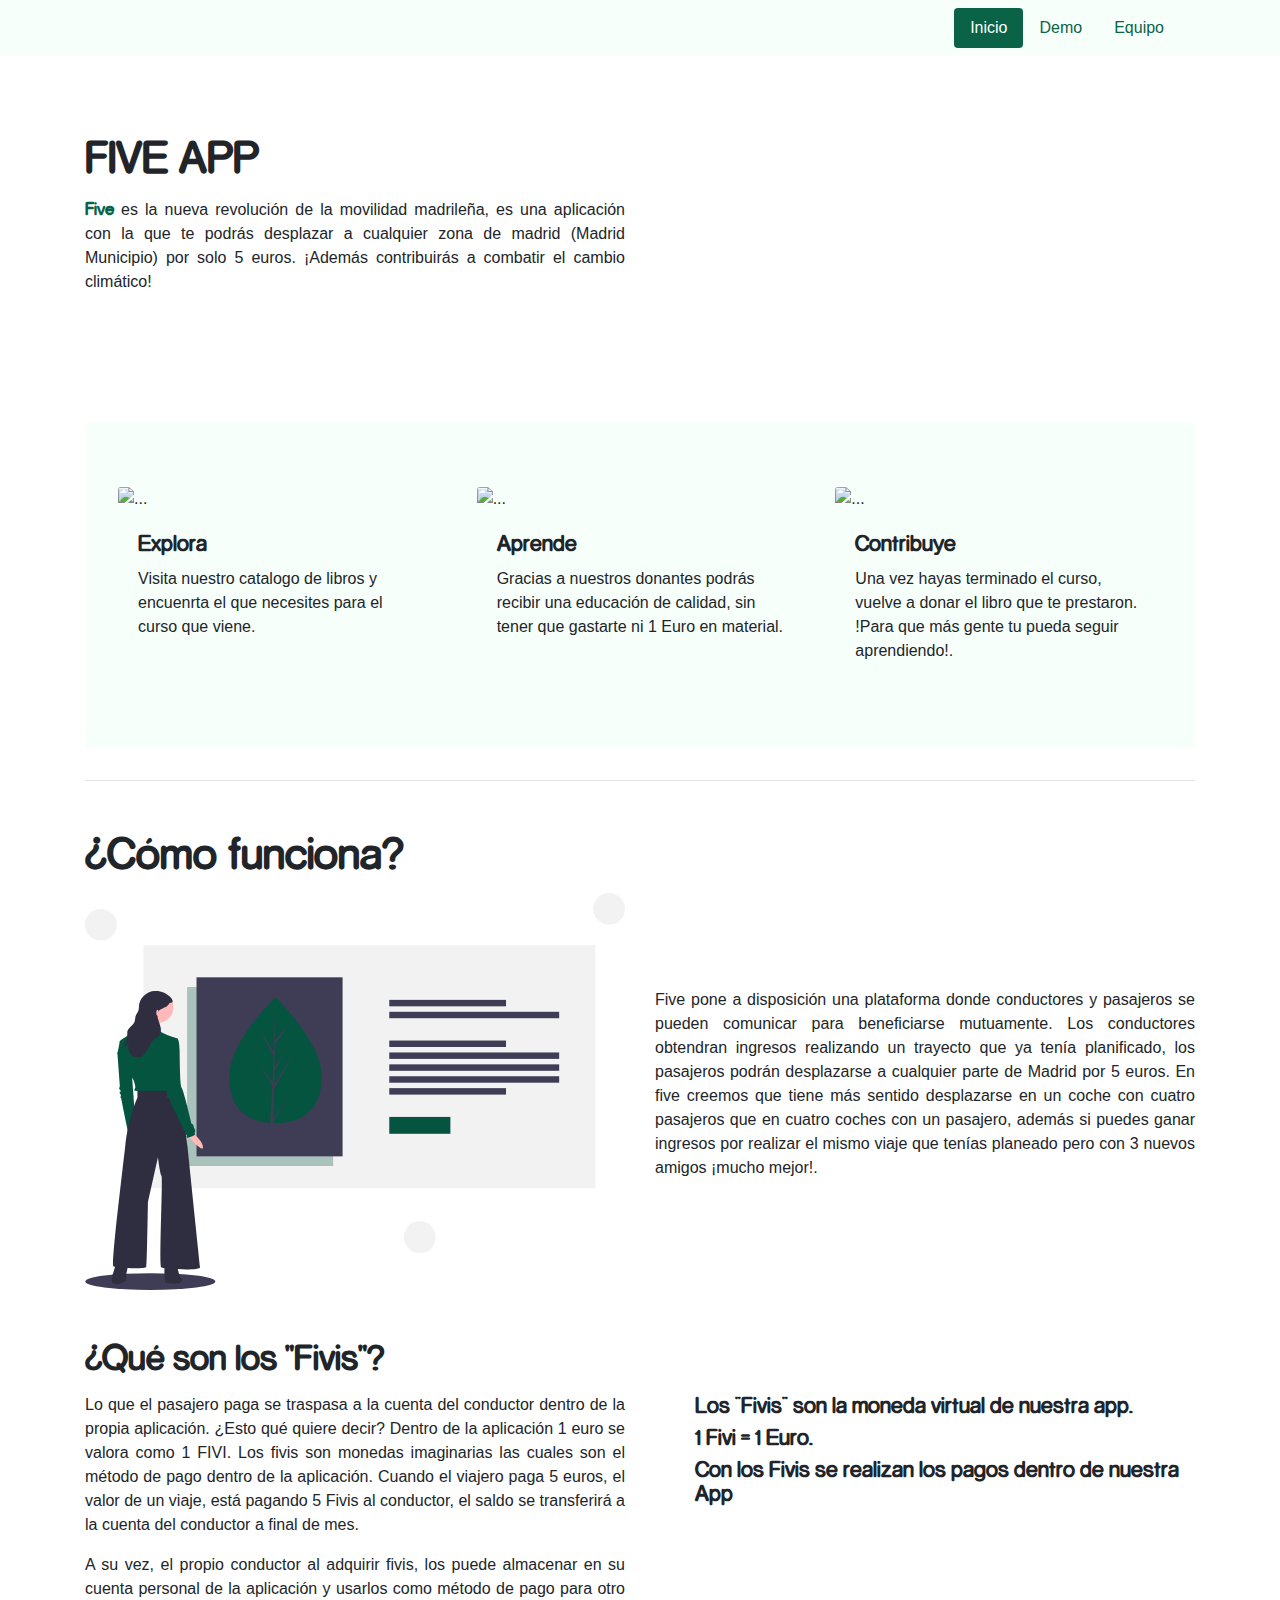
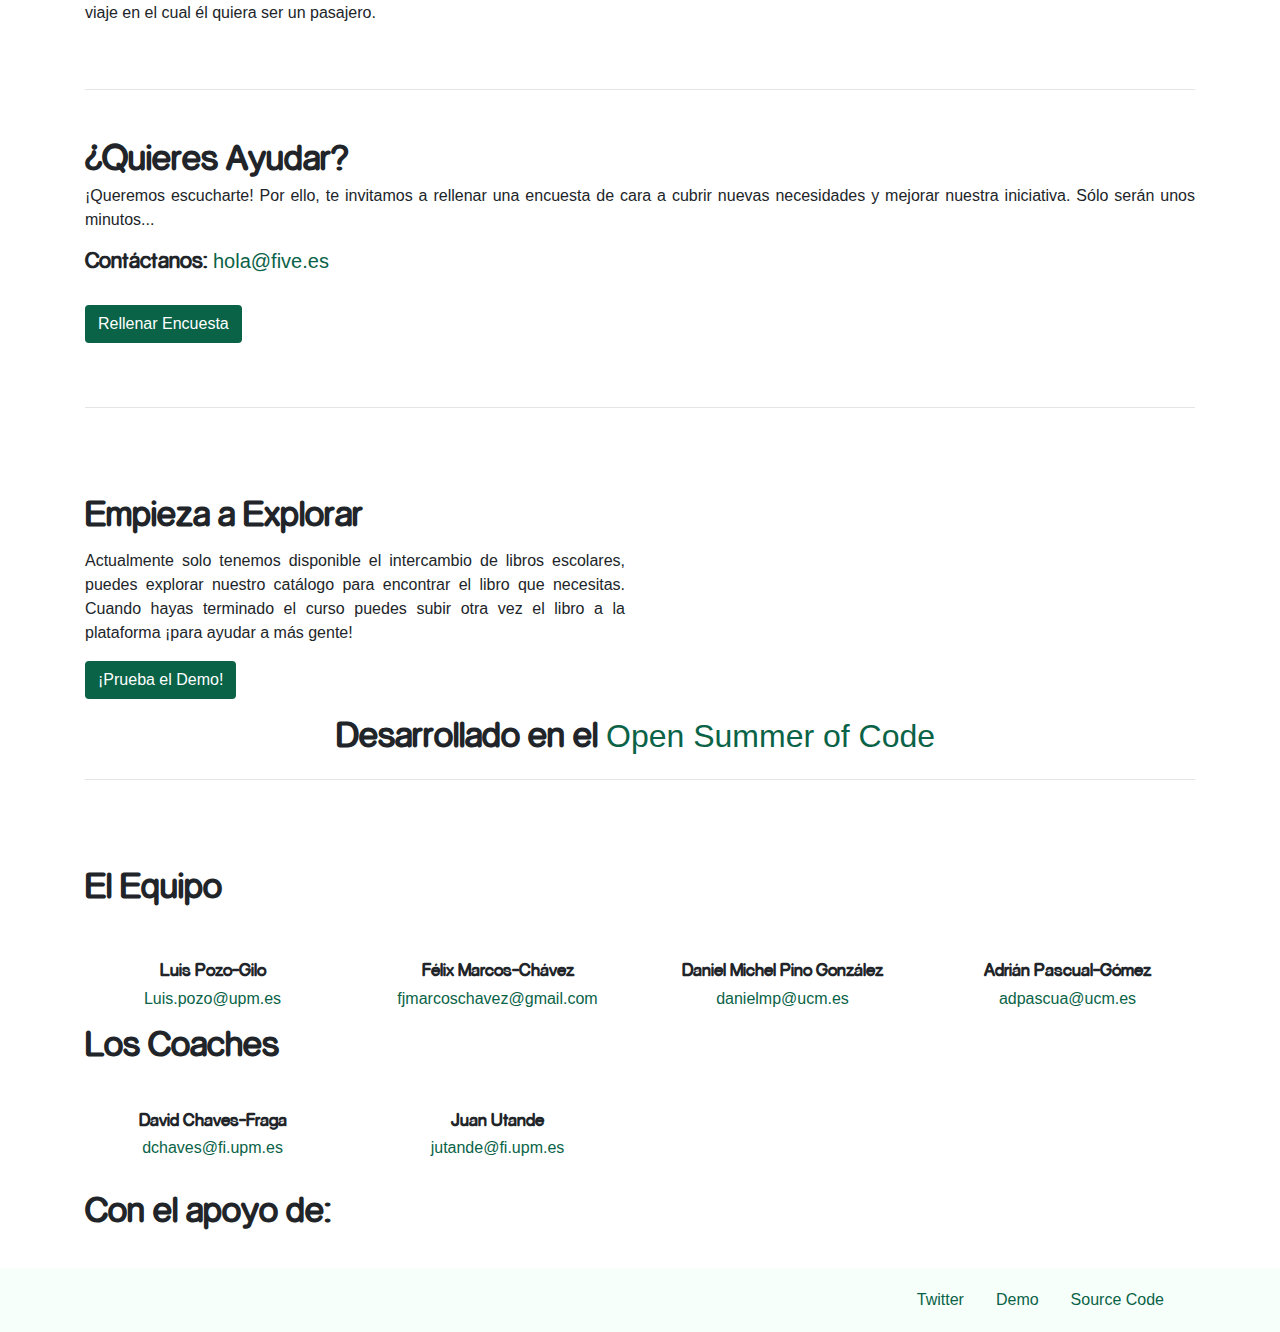
==== index.html @ 028b97d8 "First Commit" ====
<!doctype html>
<html lang="en">
  <head>
    <!-- Required meta tags -->
    <meta charset="utf-8">
    <meta name="viewport" content="width=device-width, initial-scale=1, shrink-to-fit=no">

    <!-- Bootstrap CSS -->
    <link rel="stylesheet" href="./assets/bootstrap/bootstrap.min.css">
    <link rel="stylesheet" href="./assets/style.css">
    <title>Scoolit</title>
  </head>
  <body data-spy="scroll" data-target="#navbarScrollSpy" data-offset="70">
    <nav  class="navbar fixed-top greenBgMint" id="navbarScrollSpy">
      <div class="container mx-auto row">
            <div class="col-xs-2 col-lg-6 asap">
              <img src="./assets/logos/scoolitGreenMini.svg" class="img-fluid imgLogo" alt="">
            </div>
          <ul class="col-xs-10 col-lg-6 nav nav-pills justify-content-end">
            <li class="nav-item">
              <a class="nav-link" href="#home">Inicio</a>
            </li>
            <li class="nav-item">
              <a class="nav-link" href="#demo">Demo</a>
            </li>
            <li class="nav-item">
              <a class="nav-link" href="#team">Equipo</a>
            </li>
          </ul>
      </div>
    </nav>
    <div class="container"  data-spy="scroll" data-target="#navbarScrollSpy" data-offset="70">
        <div id="home" class="scroll">
            <div class="row mb-5 ">
                <div class="col-xs-12 col-md-6 my-auto">
                    <h1 class="logo">FIVE APP</h1>
                    <p class="text-justify  mt-3">

                        <span class="logo green">Five</span> es la nueva revolución de la movilidad madrileña, es una aplicación con la que te podrás desplazar a cualquier zona de madrid (Madrid Municipio) por solo 5 euros. ¡Además contribuirás a combatir el cambio climático!
                    </p>
                </div>
                <div class="col-xs-12 col-md-6 my-auto">
                    <div class="embed-responsive embed-responsive-16by9">
                        <iframe class="embed-responsive-item" src="https://www.youtube.com/embed/MCKH5xk8X-g" allowfullscreen></iframe>
                      </div>
                </div>
            </div>
            <!-- ILLUSTRATIONS -->
            <div class="jumbotron greenBgMint">
            <div class="card-deck">
              <div class="card bg-inherit border-mint">
                <img src="./assets/illustrations/undraw_bookshelves_xekd.svg" class="card-img-top" alt="...">
                <div class="card-body">
                  <h5 class="card-title">Explora</h5>
                  <p class="card-text">
                    Visita nuestro catalogo de libros y encuenrta el que necesites para el curso que viene.
                  </p>
                </div>
              </div>
              <div class="card bg-inherit border-mint">
                <img src="./assets/illustrations/undraw_book_lover_mkck.svg" class="card-img-top" alt="...">
                <div class="card-body">
                  <h5 class="card-title">Aprende</h5>
                  <p class="card-text">
                    Gracias a nuestros donantes podrás recibir una educación de calidad, sin tener que gastarte ni 1 Euro en material.
                   </p>
                </div>
              </div>
              <div class="card bg-inherit border-mint">
                <img src="./assets/illustrations/undraw_circles_y7s2.svg" class="card-img-top" alt="...">
                <div class="card-body">
                  <h5 class="card-title">Contribuye</h5>
                  <p class="card-text">
                    Una vez hayas terminado el curso, vuelve a donar el libro que te prestaron. !Para que más gente tu pueda seguir aprendiendo!.
                  </p>
                </div>
              </div>
            </div>
          </div>
          <!-- END ILLUSTRATIONS -->
            <hr>
            <div class="my-5">
              <h1>
                ¿Cómo funciona?
              </h1>
              <div class="row my-3">
                  <div class="col-xs-0 col-md-6">
                      <img src="./assets/imgs/undraw_knowledge_g5gf.svg" class="img-fluid" alt="">
                  </div>
                  <div class="col-xs-12 col-md-6 my-auto">
                    <p class="text-justify">
                        Five pone a disposición una plataforma donde conductores y pasajeros se pueden comunicar para beneficiarse mutuamente. Los conductores obtendran ingresos realizando un trayecto que ya tenía planificado, los pasajeros podrán desplazarse a cualquier parte de Madrid por 5 euros. En five creemos que tiene más sentido desplazarse en un coche con cuatro pasajeros que en cuatro coches con un pasajero, además si puedes ganar ingresos por realizar el mismo viaje que tenías planeado pero con 3 nuevos amigos ¡mucho mejor!.
                    </p>        
                  </div>
              </div>
             </div>
            <div class="my-5">
                <h2>¿Qué son los "Fivis"?</h2>
                <div class="row my-3">
                    <div class="col-xs-12 col-md-6">
                        <p class="text-justify">
                            Lo que el pasajero paga se traspasa a la cuenta del conductor dentro de la propia aplicación. ¿Esto qué quiere decir? Dentro de la aplicación 1 euro se valora como 1 FIVI. 
                            Los fivis son monedas imaginarias las cuales son el método de pago dentro de la aplicación. Cuando el viajero paga 5 euros, el valor de un viaje, está pagando 5 Fivis al conductor, el saldo se transferirá a la cuenta del conductor a final de mes. 
                        </p>
                        <p class="text-justify">
                            A su vez, el propio conductor al adquirir fivis, los puede almacenar en su cuenta personal de la aplicación y usarlos como método de pago para otro viaje en el cual él quiera ser un pasajero.
                        </p>
                    </div>
                    <div class="col-xs-12 col-md-6 ">
                        <ul class="noList">
                            <li>
                                <h5>Los "Fivis" son la moneda virtual de nuestra app.</h5>
                            </li>
                            <li>
                                <h5>
                                    1 Fivi = 1 Euro.
                                </h5>
                            </li>
                            <li>
                                <h5>
                                    Con los Fivis se realizan los pagos dentro de nuestra App
                                </h5>
                            </li>
                        </ul>
                    </div>                    
                </div>
            </div>
            <hr>
            <!-- SURVEY -->
            <div class="my-5">
                <h2>¿Quieres Ayudar?</h2>
                <p class="text-justify">
                  ¡Queremos escucharte! Por ello, te invitamos a rellenar una encuesta de cara a cubrir nuevas necesidades y mejorar nuestra iniciativa. Sólo serán unos minutos...
                </p>
                <h5 class="my-3">Contáctanos: <a href="#" class="asap">hola@five.es</a></h5>
                <Button class="btn scoolitButton my-3">Rellenar Encuesta</Button>
            </div>
            <!-- END SURVEY -->
        </div><!--END HOME -->
        <hr>
        <!-- DEMO -->
        <div id="demo" class="scroll">
          <div class="row ">
              <div class="col-xs-12 col-lg-6 my-auto">
                  <h2 class="title">Empieza a Explorar</h2>
                  <p class="text-justify mt-3">
                      Actualmente solo tenemos disponible el intercambio de libros escolares, puedes explorar nuestro catálogo para encontrar el libro que necesitas. Cuando hayas terminado el curso puedes subir otra vez el libro a la plataforma ¡para ayudar a más gente!
                  </p>
                  <button class="btn scoolitButton">¡Prueba el Demo!</button>
              </div>
              <div class="colxs-12 col-lg-6 my-auto">
                <img src="./assets/illustrations/undraw_web_devices_ad58.svg" alt="" class="img-fluid">
              </div>
          </div>
          <div class="row mt-3 text-center">
            <div class="col-xs-12 col-md-10 my-auto text-center mx-auto">
              <h2>Desarrollado en el
                <span class="">
                  <a target="_blank" href="https://2020.summerofcode.es/">
                    Open Summer of Code
                    <img src="./assets/logos/osoc.png" alt="" class="img-fluid" style="height: 100px;">
                  </a>
                </span>
              </h2>

            </div>
          </div>
          <hr>
        </div>
        <!-- END DEMO -->
        <!-- TEAM -->
        <div id="team" class=" scroll">
          <div id="teamPartners">
            <h2>El Equipo</h2>
            <div class="row mt-3">
              <div class="col-xs-6 col-md-3 p-2 text-center">
                <img class="img-fluid teamImage" src="./assets/team/luis.png" alt="">
                <div class="mt-2">
                  <h6>Luis Pozo-Gilo</h6>
                  <h6><a href="mailto:Luis.pozo@upm.es">Luis.pozo@upm.es</a></h6>
                </div>
              </div>
              <div class="col-xs-6 col-md-3 p-2 text-center">
                <img class="img-fluid teamImage" src="./assets/team/felix.jpeg" alt="">
                <div class="mt-2">
                  <h6>Félix Marcos-Chávez</h6>
                  <h6><a href="mailto:fjmarcoschavez@gmail.com">fjmarcoschavez@gmail.com</a></h6>
                </div>
              </div>
              <div class="col-xs-6 col-md-3 p-2 text-center">
                <img class="img-fluid teamImage" src="./assets/team/michel.jpg" alt="">
                <div class="mt-2">
                  <h6>Daniel Michel Pino González</h6>
                  <h6><a href="mailto:danielmp@ucm.es">danielmp@ucm.es</a></h6>
                </div>
              </div>
              <div class="col-xs-6 col-md-3 p-2 text-center">
                <img class="img-fluid teamImage" src="./assets/team/adrian.jpg" alt="">
                <div class="mt-2">
                  <h6>Adrián Pascual-Gómez</h6>
                  <h6><a href="mailto:adpascua@ucm.es">adpascua@ucm.es</a></h6>
                </div>
              </div>

            </div>
            <h2>Los Coaches</h2>
            <div class="row">
              <div class="col-xs-6 col-md-3 p-2 text-center">
                <img class="img-fluid teamImage" src="./assets/team/dchaves.jpg" alt="">
                <div class="mt-2">
                  <h6>David Chaves-Fraga</h6>
                  <h6><a href="mailto:dchaves@fi.upm.es">dchaves@fi.upm.es</a></h6>
                </div>
              </div>
              <div class="col-xs-6 col-md-3 p-2 text-center">
                <img class="img-fluid teamImage" src="./assets/team/juanutande.jpg" alt="">
                <div class="mt-2">
                  <h6>Juan Utande</h6>
                  <h6><a href="mailto:jutande@fi.upm.es">jutande@fi.upm.es</a></h6>
                </div>
              </div>
            </div>
          </div>
          <!-- END PERSONAS -->
          <div class="mt-3" id="support">
              <h2>Con el apoyo de:</h2>
              <div class="row mt-3 text-center">
                <div class="col-xs-12 col-md-3 my-auto mx-auto">
                  <a href="http://www.itd.upm.es/" target="_blank">
                    <img src="./assets/logos/itd.png" alt="" class="img-fluid" style="width: 140px;">
                  </a>
                </div>
                <div class="col-xs-12 col-md-3 my-auto mx-auto">
                  <a href="https://oeg.fi.upm.es/" target="_blank">
                    <img src="./assets/logos/oeg.jpg" alt="" class="img-fluid" style="width: 140px;">
                  </a>
                </div>
                <div class="col-xs-12 col-md-3 my-auto mx-auto">
                  <a target="_blank" href="http://madrid.theodi.org/">
                    <img src="./assets/logos/odi.png" alt="" class="img-fluid" style="width: 140px;">
                  </a>
                </div>
              </div>
          </div>
        </div>
        <!-- END TEAM -->
      </div><!-- END CONTAINER -->

      <!-- FOOTER -->
      <footer class="greenBgMint py-1">
        <nav  class="navbar greenBgMint" id="footernav">
          <div class="container mx-auto row">
                <div class="col-xs-2 col-lg-6 asap">
                  <img src="./assets/logos/scoolitGreenMini.svg" class="img-fluid imgLogo" alt="">
                </div>
              <ul class="col-xs-10 col-lg-6 nav justify-content-end">
                <li class="nav-item">
                  <a class="nav-link" href="#">Twitter</a>
                </li>
                <li class="nav-item">
                  <a class="nav-link" href="#demo">Demo</a>
                </li>
                <li class="nav-item">
                  <a class="nav-link" href="https://github.com/osoc-es/scoolit/">Source Code</a>
                </li>
              </ul>
          </div>
        </nav>
      </footer>
      <!--END FOOTER -->
    <!-- Optional JavaScript -->
    <!-- jQuery first, then Popper.js, then Bootstrap JS -->
    <script src="./assets/bootstrap/jquery-3.5.1.slim.min.js"></script>
    <script src="./assets/bootstrap/popper.min.js"></script>
    <script src="./assets/bootstrap/bootstrap.min.js"></script>

  </body>
</html>
---- assets/style.css ----
html, body{
    float: none;
    margin: 0px;
    scroll-behavior: smooth!important;
}
@font-face{
    font-family: 'rocko-flf';
    src:url('./fonts/RockoFLF-Bold/RockoFLF.ttf')
}
.asap{
    font-family: 'Asap', sans-serif!important;

}
.fullScreen{
    min-height: 80vh!important;
    height: 80vh!important;
}
h1,h2,h3,h4,h5,h6{
    font-family: 'rocko-flf', sans-serif!important;
    font-weight: 600!important;
}
.logo{
    font-weight: 700;
    font-family: 'rocko-flf';

}
p{
    font-family: 'Asap', sans-serif!important;
    font-weight: 400!important;
}
.odsBox{
    text-align: left;
    height: 200px!important;
    width: 200px!important;
    background: inherit!important;
    display: flex;
    align-items: center;
    justify-content: center;
}
.ods4{
    border:3px #c31f33 solid!important;
    color: #c31f33!important;
    transition: 0.7s;
}
.ods4:hover{
    background-color: #c31f33!important;
    color: #ffffff!important;
    cursor: pointer;
}
.ods10{
    border:3px #e11484 solid!important;
    color: #e11484!important;
    transition: 0.7s;
}
.ods10:hover{
    background-color: #e11484!important;
    color: #ffffff!important;
    cursor: pointer;
}
.ods11{
    border:3px #f99d26 solid!important;
    color: #f99d26!important;
    transition: 0.7s;
}
.ods11:hover{
    background-color: #f99d26!important;
    color: #ffffff!important;
    cursor: pointer;
}
.ods12{
    border:3px #cf8d2a solid!important;
    color: #cf8d2a!important;
    transition: 0.7s;
}
.ods12:hover{
    background-color: #cf8d2a!important;
    color: #ffffff!important;
    cursor: pointer;
}
.bg-inherit{
    background-color: inherit!important;
}
.teamImage{
    border-radius: 50%;
    width: 150px!important;
}
.imgBadge{
    width: 50px!important;
}
.scoolitButton{
    background-color: #0a6347!important;
    color:#ffffff!important;
    transition: 0.5s;
    font-family: 'Asap', sans-serif!important;

}
.scoolitButton:hover{
    background-color: #1e8866!important;
}
a{
    color: #0a6347!important;
    font-family: 'Asap', sans-serif!important;
    font-weight: 500!important;
}
.active{
    background-color: #0a6347!important;
    color:#ffffff!important;
}
.scroll{
    padding-top: 70px!important;
}
.greenBg{
    background-color: #0a6347!important;
}
.green{
    color:#0a6347!important;
}
.greenBgMint{
    background-color: #f7fffb!important;
}
.border-mint{
    border-color:#f7fffb!important;
}
.imgLogo{
    width: 150px!important;
}
@media (max-width: 700px) {
    .imgLogo{
        width: 70px!important;
    }
}
.noList{
    list-style: none!important;
}
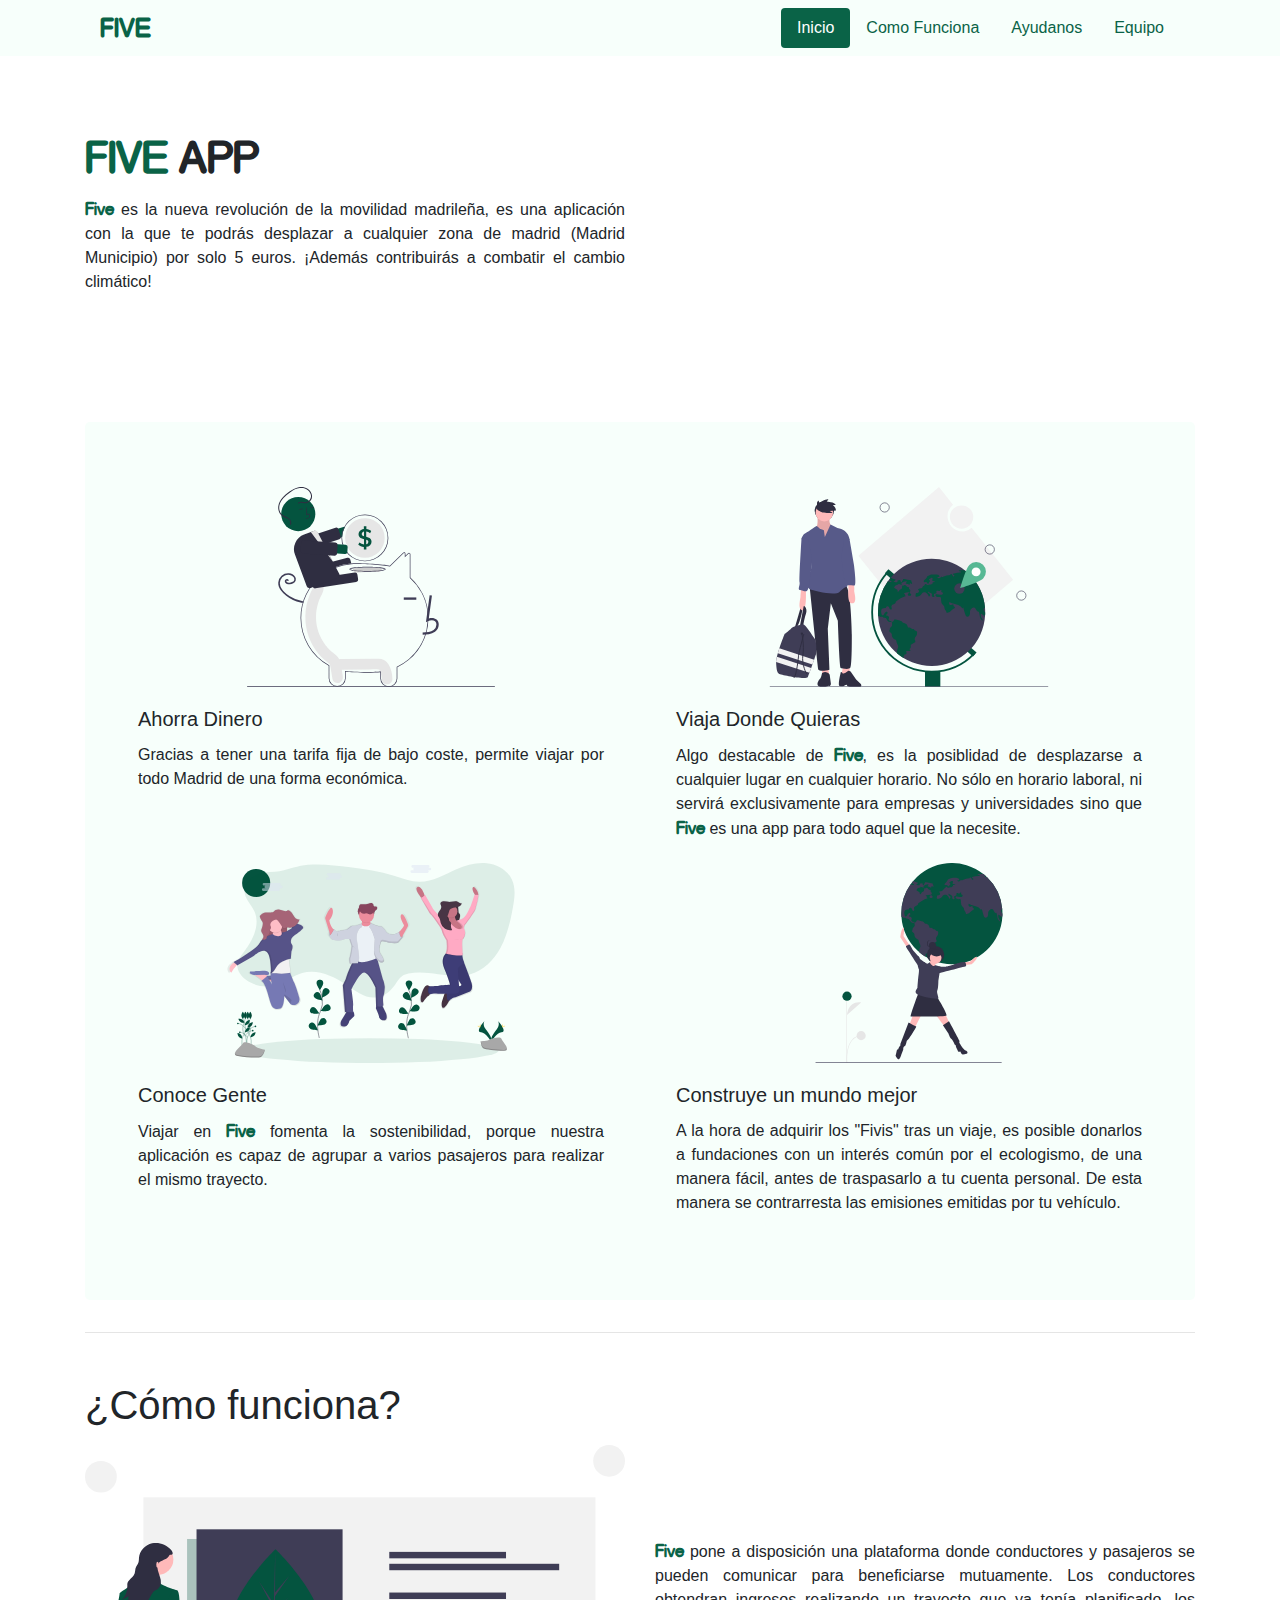
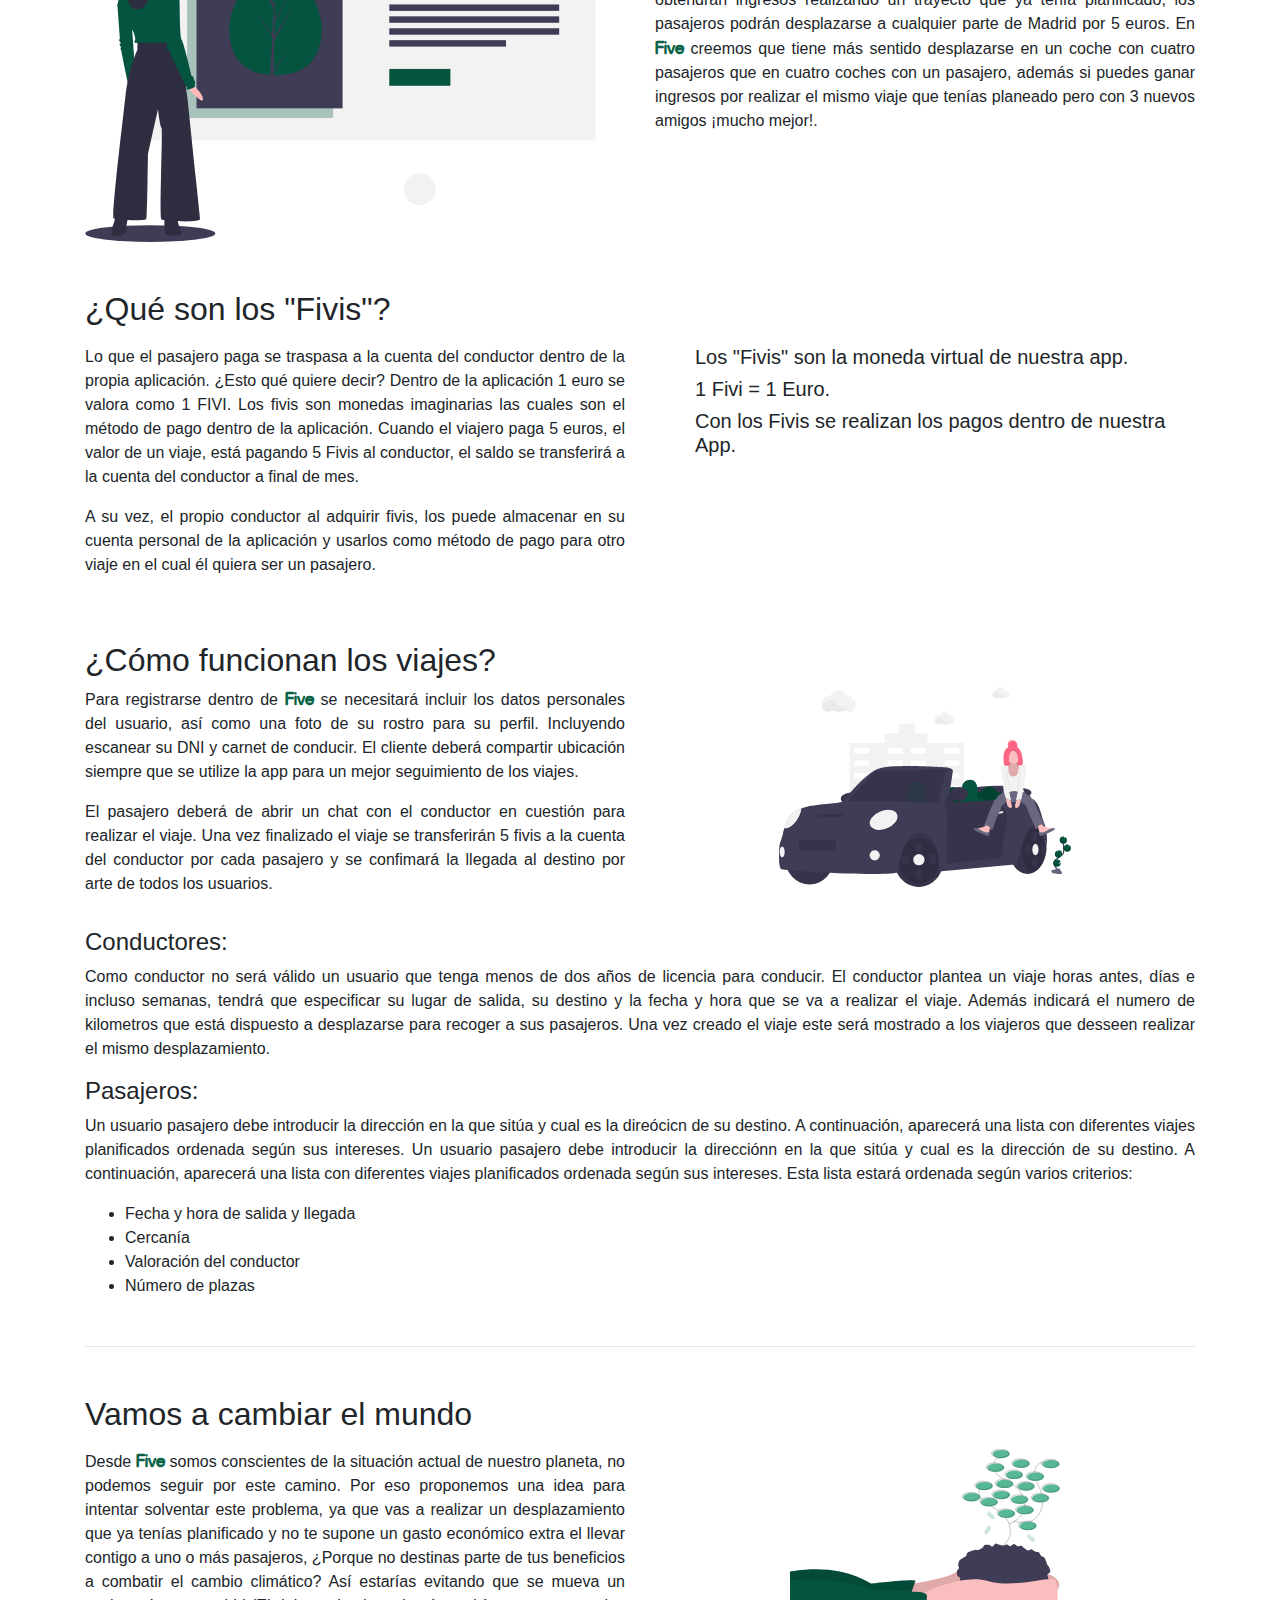
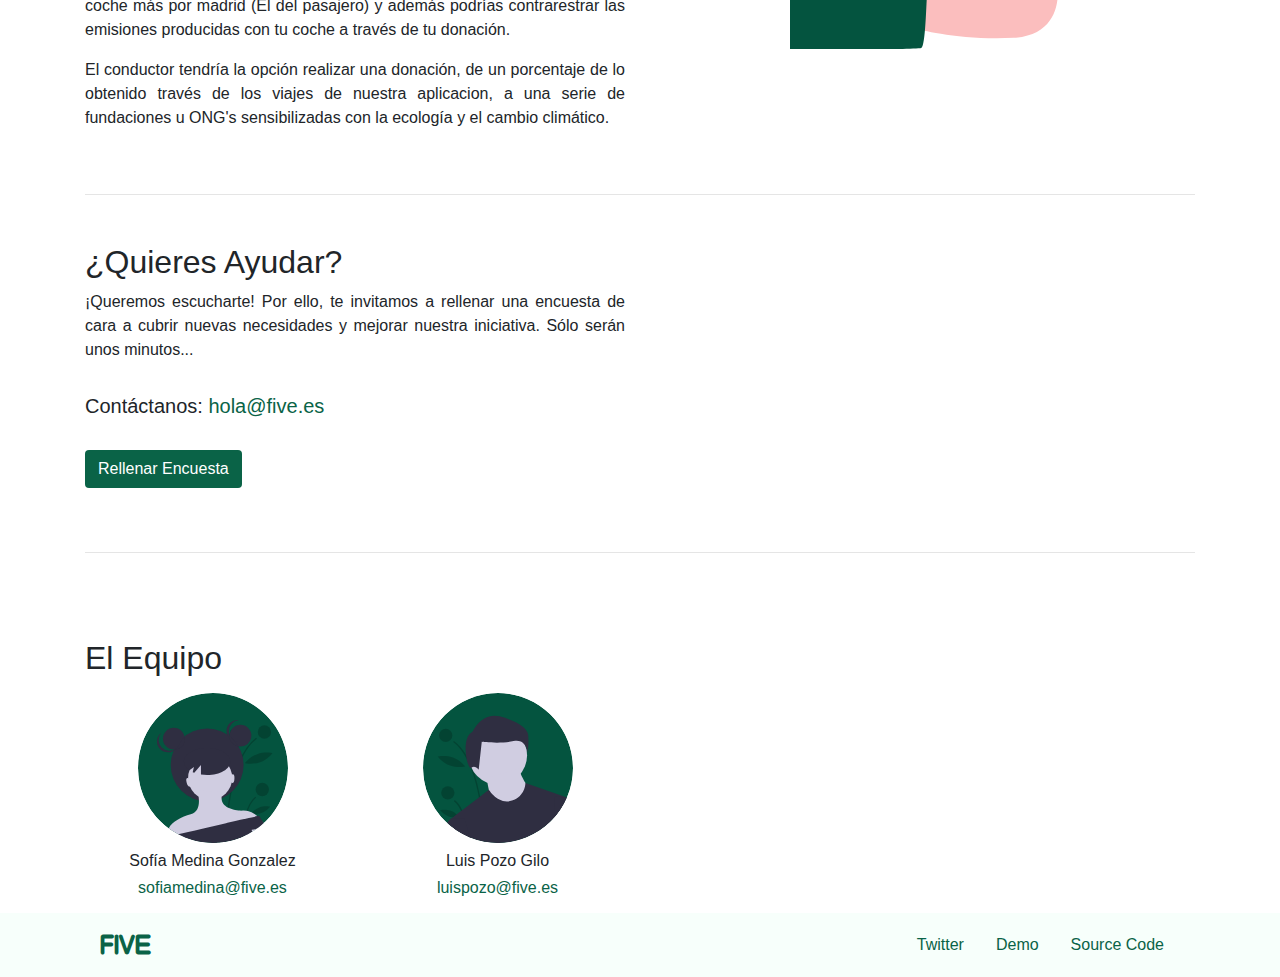
==== commit 00c24677: "Preparing deploy" ====
--- a/index.html
+++ b/index.html
@@ -14,15 +14,19 @@
     <nav  class="navbar fixed-top greenBgMint" id="navbarScrollSpy">
       <div class="container mx-auto row">
             <div class="col-xs-2 col-lg-6 asap">
-              <img src="./assets/logos/scoolitGreenMini.svg" class="img-fluid imgLogo" alt="">
+              <h4 class="logo green my-auto">FIVE</h4>
+              <!-- <img src="./assets/logos/scoolitGreenMini.svg" class="img-fluid imgLogo" alt=""> -->
             </div>
           <ul class="col-xs-10 col-lg-6 nav nav-pills justify-content-end">
             <li class="nav-item">
               <a class="nav-link" href="#home">Inicio</a>
             </li>
             <li class="nav-item">
-              <a class="nav-link" href="#demo">Demo</a>
+              <a class="nav-link" href="#comofunciona">Como Funciona</a>
             </li>
+            <li class="nav-item">
+              <a class="nav-link" href="#ayudanos">Ayudanos</a>
+            </li>            
             <li class="nav-item">
               <a class="nav-link" href="#team">Equipo</a>
             </li>
@@ -33,7 +37,7 @@
         <div id="home" class="scroll">
             <div class="row mb-5 ">
                 <div class="col-xs-12 col-md-6 my-auto">
-                    <h1 class="logo">FIVE APP</h1>
+                    <h1 class="logo"><span class="logo green">FIVE</span> APP</h1>
                     <p class="text-justify  mt-3">
 
                         <span class="logo green">Five</span> es la nueva revolución de la movilidad madrileña, es una aplicación con la que te podrás desplazar a cualquier zona de madrid (Madrid Municipio) por solo 5 euros. ¡Además contribuirás a combatir el cambio climático!
@@ -49,36 +53,45 @@
             <div class="jumbotron greenBgMint">
             <div class="card-deck">
               <div class="card bg-inherit border-mint">
-                <img src="./assets/illustrations/undraw_bookshelves_xekd.svg" class="card-img-top" alt="...">
-                <div class="card-body">
-                  <h5 class="card-title">Explora</h5>
-                  <p class="card-text">
-                    Visita nuestro catalogo de libros y encuenrta el que necesites para el curso que viene.
-                  </p>
-                </div>
-              </div>
-              <div class="card bg-inherit border-mint">
-                <img src="./assets/illustrations/undraw_book_lover_mkck.svg" class="card-img-top" alt="...">
-                <div class="card-body">
-                  <h5 class="card-title">Aprende</h5>
-                  <p class="card-text">
-                    Gracias a nuestros donantes podrás recibir una educación de calidad, sin tener que gastarte ni 1 Euro en material.
-                   </p>
-                </div>
-              </div>
-              <div class="card bg-inherit border-mint">
-                <img src="./assets/illustrations/undraw_circles_y7s2.svg" class="card-img-top" alt="...">
-                <div class="card-body">
-                  <h5 class="card-title">Contribuye</h5>
-                  <p class="card-text">
-                    Una vez hayas terminado el curso, vuelve a donar el libro que te prestaron. !Para que más gente tu pueda seguir aprendiendo!.
-                  </p>
-                </div>
-              </div>
+                <img src="./assets/imgs/undraw_Savings_re_eq4w.svg" class="card-img-top img-fluid img-responsive" alt="...">
+                <div class="card-body">
+                  <h5 class="card-title">Ahorra Dinero</h5>
+                  <p class="card-text text-justify">
+                    Gracias a tener una tarifa fija de bajo coste, permite viajar por todo Madrid de una forma económica. 
+                  </p>
+                </div>
+              </div>
+              <div class="card bg-inherit border-mint">
+                <img src="./assets/imgs/undraw_adventure_4hum.svg" class="card-img-top img-fluid img-responsive" alt="...">
+                <div class="card-body">
+                  <h5 class="card-title">Viaja Donde Quieras</h5>
+                  <p class="card-text text-justify">
+                    Algo destacable de <span class="logo green">Five</span>, es la posiblidad de desplazarse a cualquier  lugar en cualquier horario. No sólo en horario laboral, ni servirá exclusivamente para empresas y universidades sino que <span class="logo green">Five</span> es una app para todo aquel que la necesite.                </div>
+              </div>           
+            </div>
+            <div class="card-deck">
+              <div class="card bg-inherit border-mint">
+                <img src="./assets/imgs/undraw_celebration_0jvk.svg" class="card-img-top img-fluid img-responsive" alt="...">
+                <div class="card-body">
+                  <h5 class="card-title">Conoce Gente</h5>
+                  <p class="card-text text-justify">
+                    Viajar en <span class="logo green">Five</span> fomenta la sostenibilidad, porque nuestra aplicación es capaz de agrupar a varios pasajeros para realizar el mismo trayecto. 
+                  </p>
+                </div>
+              </div>
+              <div class="card bg-inherit border-mint">
+                <img src="./assets/imgs/undraw_the_world_is_mine_nb0e.svg" class="card-img-top img-fluid img-responsive" alt="...">
+                <div class="card-body">
+                  <h5 class="card-title">Construye un mundo mejor</h5>
+                  <p class="card-text text-justify">
+                    A la hora de  adquirir los "Fivis" tras un viaje, es posible donarlos a fundaciones con un interés común por el ecologismo, de una manera fácil, antes de traspasarlo a tu cuenta personal. De esta manera se contrarresta las emisiones emitidas por tu vehículo.                     
+                  </p>
+                </div>
+              </div>                 
             </div>
           </div>
           <!-- END ILLUSTRATIONS -->
-            <hr>
+            <hr id="comofunciona">
             <div class="my-5">
               <h1>
                 ¿Cómo funciona?
@@ -89,7 +102,7 @@
                   </div>
                   <div class="col-xs-12 col-md-6 my-auto">
                     <p class="text-justify">
-                        Five pone a disposición una plataforma donde conductores y pasajeros se pueden comunicar para beneficiarse mutuamente. Los conductores obtendran ingresos realizando un trayecto que ya tenía planificado, los pasajeros podrán desplazarse a cualquier parte de Madrid por 5 euros. En five creemos que tiene más sentido desplazarse en un coche con cuatro pasajeros que en cuatro coches con un pasajero, además si puedes ganar ingresos por realizar el mismo viaje que tenías planeado pero con 3 nuevos amigos ¡mucho mejor!.
+                        <span class="logo green">Five</span> pone a disposición una plataforma donde conductores y pasajeros se pueden comunicar para beneficiarse mutuamente. Los conductores obtendran ingresos realizando un trayecto que ya tenía planificado, los pasajeros podrán desplazarse a cualquier parte de Madrid por 5 euros. En <span class="logo green">Five</span> creemos que tiene más sentido desplazarse en un coche con cuatro pasajeros que en cuatro coches con un pasajero, además si puedes ganar ingresos por realizar el mismo viaje que tenías planeado pero con 3 nuevos amigos ¡mucho mejor!.
                     </p>        
                   </div>
               </div>
@@ -118,130 +131,106 @@
                             </li>
                             <li>
                                 <h5>
-                                    Con los Fivis se realizan los pagos dentro de nuestra App
+                                    Con los Fivis se realizan los pagos dentro de nuestra App.
                                 </h5>
                             </li>
                         </ul>
                     </div>                    
                 </div>
             </div>
+            <div class="my-5">
+              <h2>¿Cómo funcionan los viajes?</h2>
+              <div class="row">
+                <div class="col-xs-12 col-md-6">
+                  <p class="text-justify">
+                    Para registrarse dentro de <span class="logo green">Five</span> se necesitará incluir los datos personales del usuario, así como una foto de su rostro para su perfil. Incluyendo escanear su DNI y carnet de conducir. El cliente deberá compartir ubicación siempre que se utilize la app para un mejor seguimiento de los viajes.
+                  </p>
+                  <p class="text-justify">
+                    El pasajero deberá de abrir un chat con el conductor en cuestión para realizar el viaje. Una vez finalizado el viaje se transferirán 5 fivis a la cuenta del conductor por cada pasajero y se confimará la llegada al destino por arte de todos los usuarios.                
+                  </p>
+                </div>
+                <div class="col-xs-12 col-md-6 text-center"> 
+                  <img src="./assets/imgs/undraw_fast_car_p4cu.svg" alt="" class="img-fluid img-responsive">
+                </div>
+              </div>
+              <div class="my-3">
+                <h4>Conductores:</h4>
+                <p class="text-justify">
+                  Como conductor no será válido un usuario que tenga menos de dos años de licencia para conducir.
+                  El conductor plantea un viaje horas antes, días e incluso semanas, tendrá que especificar su lugar de salida, su destino y la fecha y hora que se va a realizar el viaje. Además indicará el numero de kilometros que está dispuesto a desplazarse para recoger a sus pasajeros.
+                  Una vez creado el viaje este será mostrado a los viajeros que desseen realizar el mismo desplazamiento.                    
+                </p>
+              </div>
+              <div class="my-3">
+                <h4>Pasajeros:</h4>
+                <p class="text-justify">
+                  Un usuario pasajero debe introducir la dirección en la que sitúa y cual es la direócicn de su destino. A continuación, aparecerá una lista con diferentes viajes planificados ordenada según sus intereses. 
+                  Un usuario pasajero debe introducir la direcciónn en la que sitúa y cual es la dirección de su destino. A continuación, aparecerá una lista con diferentes viajes planificados ordenada según sus intereses. Esta lista estará ordenada según varios criterios:                   
+                </p>
+                <ul>
+                  <li>Fecha y hora de salida y llegada</li>
+                  <li>Cercanía</li>
+                  <li>Valoración del conductor</li>
+                  <li>Número de plazas</li>
+                </ul>
+              </div>
+            </div>
             <hr>
+            <div class="my-5">
+              <h2>Vamos a cambiar el mundo</h2>
+              <div class="row my-3">
+                <div class="col-xs-12 col-md-6">
+                  <p class="text-justify">
+                    Desde <span class="logo green">Five</span> somos conscientes de la situación actual de nuestro planeta, no podemos seguir por este camino. Por eso proponemos una idea para intentar solventar este problema, ya que vas a realizar un desplazamiento que ya tenías planificado y no te supone un gasto económico extra el llevar contigo a uno o más pasajeros, ¿Porque no destinas parte de tus beneficios a combatir el cambio climático? Así estarías evitando que se mueva un coche más por madrid (El del pasajero) y además podrías contrarestrar las emisiones producidas con tu coche a través de tu donación.                
+                  </p>
+                  <p class="text-justify">
+                    El conductor tendría la opción realizar una donación, de un porcentaje de lo obtenido través de los viajes de nuestra aplicacion, a una serie de fundaciones u ONG's sensibilizadas con la ecología y el cambio climático. 
+                  </p>                  
+                </div>
+                <div class="col-xs-12 col-md-6 text-center">
+                  <img src="./assets/imgs/undraw_environment_iaus.svg" alt="" class="img-fluid img-responsive">
+                </div>
+              </div>
+            </div>
+            <hr id="ayudanos">
             <!-- SURVEY -->
             <div class="my-5">
                 <h2>¿Quieres Ayudar?</h2>
-                <p class="text-justify">
-                  ¡Queremos escucharte! Por ello, te invitamos a rellenar una encuesta de cara a cubrir nuevas necesidades y mejorar nuestra iniciativa. Sólo serán unos minutos...
-                </p>
+                <div class="row">
+                  <div class="col-xs-12 col-md-6">
+                    <p class="text-justify">
+                      ¡Queremos escucharte! Por ello, te invitamos a rellenar una encuesta de cara a cubrir nuevas necesidades y mejorar nuestra iniciativa. Sólo serán unos minutos...
+                    </p>
+                  </div>
+                </div>
                 <h5 class="my-3">Contáctanos: <a href="#" class="asap">hola@five.es</a></h5>
                 <Button class="btn scoolitButton my-3">Rellenar Encuesta</Button>
             </div>
             <!-- END SURVEY -->
         </div><!--END HOME -->
         <hr>
-        <!-- DEMO -->
-        <div id="demo" class="scroll">
-          <div class="row ">
-              <div class="col-xs-12 col-lg-6 my-auto">
-                  <h2 class="title">Empieza a Explorar</h2>
-                  <p class="text-justify mt-3">
-                      Actualmente solo tenemos disponible el intercambio de libros escolares, puedes explorar nuestro catálogo para encontrar el libro que necesitas. Cuando hayas terminado el curso puedes subir otra vez el libro a la plataforma ¡para ayudar a más gente!
-                  </p>
-                  <button class="btn scoolitButton">¡Prueba el Demo!</button>
-              </div>
-              <div class="colxs-12 col-lg-6 my-auto">
-                <img src="./assets/illustrations/undraw_web_devices_ad58.svg" alt="" class="img-fluid">
-              </div>
-          </div>
-          <div class="row mt-3 text-center">
-            <div class="col-xs-12 col-md-10 my-auto text-center mx-auto">
-              <h2>Desarrollado en el
-                <span class="">
-                  <a target="_blank" href="https://2020.summerofcode.es/">
-                    Open Summer of Code
-                    <img src="./assets/logos/osoc.png" alt="" class="img-fluid" style="height: 100px;">
-                  </a>
-                </span>
-              </h2>
-
-            </div>
-          </div>
-          <hr>
-        </div>
-        <!-- END DEMO -->
         <!-- TEAM -->
         <div id="team" class=" scroll">
           <div id="teamPartners">
             <h2>El Equipo</h2>
-            <div class="row mt-3">
-              <div class="col-xs-6 col-md-3 p-2 text-center">
-                <img class="img-fluid teamImage" src="./assets/team/luis.png" alt="">
-                <div class="mt-2">
-                  <h6>Luis Pozo-Gilo</h6>
-                  <h6><a href="mailto:Luis.pozo@upm.es">Luis.pozo@upm.es</a></h6>
-                </div>
-              </div>
-              <div class="col-xs-6 col-md-3 p-2 text-center">
-                <img class="img-fluid teamImage" src="./assets/team/felix.jpeg" alt="">
-                <div class="mt-2">
-                  <h6>Félix Marcos-Chávez</h6>
-                  <h6><a href="mailto:fjmarcoschavez@gmail.com">fjmarcoschavez@gmail.com</a></h6>
-                </div>
-              </div>
-              <div class="col-xs-6 col-md-3 p-2 text-center">
-                <img class="img-fluid teamImage" src="./assets/team/michel.jpg" alt="">
-                <div class="mt-2">
-                  <h6>Daniel Michel Pino González</h6>
-                  <h6><a href="mailto:danielmp@ucm.es">danielmp@ucm.es</a></h6>
-                </div>
-              </div>
-              <div class="col-xs-6 col-md-3 p-2 text-center">
-                <img class="img-fluid teamImage" src="./assets/team/adrian.jpg" alt="">
-                <div class="mt-2">
-                  <h6>Adrián Pascual-Gómez</h6>
-                  <h6><a href="mailto:adpascua@ucm.es">adpascua@ucm.es</a></h6>
-                </div>
-              </div>
-
-            </div>
-            <h2>Los Coaches</h2>
             <div class="row">
               <div class="col-xs-6 col-md-3 p-2 text-center">
-                <img class="img-fluid teamImage" src="./assets/team/dchaves.jpg" alt="">
+                <img class="img-fluid teamImage" src="./assets/imgs/undraw_female_avatar_w3jk.svg" alt="">
                 <div class="mt-2">
-                  <h6>David Chaves-Fraga</h6>
-                  <h6><a href="mailto:dchaves@fi.upm.es">dchaves@fi.upm.es</a></h6>
+                  <h6>Sofía Medina Gonzalez</h6>
+                  <h6><a href="mailto:sofiamedina@five.es">sofiamedina@five.es</a></h6>
                 </div>
               </div>
               <div class="col-xs-6 col-md-3 p-2 text-center">
-                <img class="img-fluid teamImage" src="./assets/team/juanutande.jpg" alt="">
+                <img class="img-fluid teamImage" src="./assets/imgs/undraw_male_avatar_323b.svg" alt="">
                 <div class="mt-2">
-                  <h6>Juan Utande</h6>
-                  <h6><a href="mailto:jutande@fi.upm.es">jutande@fi.upm.es</a></h6>
+                  <h6>Luis Pozo Gilo</h6>
+                  <h6><a href="mailto:luispozo@five.es">luispozo@five.es</a></h6>
                 </div>
               </div>
             </div>
           </div>
           <!-- END PERSONAS -->
-          <div class="mt-3" id="support">
-              <h2>Con el apoyo de:</h2>
-              <div class="row mt-3 text-center">
-                <div class="col-xs-12 col-md-3 my-auto mx-auto">
-                  <a href="http://www.itd.upm.es/" target="_blank">
-                    <img src="./assets/logos/itd.png" alt="" class="img-fluid" style="width: 140px;">
-                  </a>
-                </div>
-                <div class="col-xs-12 col-md-3 my-auto mx-auto">
-                  <a href="https://oeg.fi.upm.es/" target="_blank">
-                    <img src="./assets/logos/oeg.jpg" alt="" class="img-fluid" style="width: 140px;">
-                  </a>
-                </div>
-                <div class="col-xs-12 col-md-3 my-auto mx-auto">
-                  <a target="_blank" href="http://madrid.theodi.org/">
-                    <img src="./assets/logos/odi.png" alt="" class="img-fluid" style="width: 140px;">
-                  </a>
-                </div>
-              </div>
-          </div>
         </div>
         <!-- END TEAM -->
       </div><!-- END CONTAINER -->
@@ -251,7 +240,8 @@
         <nav  class="navbar greenBgMint" id="footernav">
           <div class="container mx-auto row">
                 <div class="col-xs-2 col-lg-6 asap">
-                  <img src="./assets/logos/scoolitGreenMini.svg" class="img-fluid imgLogo" alt="">
+                  <h4 class="logo green my-auto">FIVE</h4>
+                  <!-- <img src="./assets/logos/scoolitGreenMini.svg" class="img-fluid imgLogo" alt=""> -->
                 </div>
               <ul class="col-xs-10 col-lg-6 nav justify-content-end">
                 <li class="nav-item">
--- a/assets/style.css
+++ b/assets/style.css
@@ -15,10 +15,10 @@
     min-height: 80vh!important;
     height: 80vh!important;
 }
-h1,h2,h3,h4,h5,h6{
+/* h1,h2,h3,h4,h5,h6{
     font-family: 'rocko-flf', sans-serif!important;
-    font-weight: 600!important;
-}
+    
+} */
 .logo{
     font-weight: 700;
     font-family: 'rocko-flf';
@@ -131,4 +131,7 @@
 }
 .noList{
     list-style: none!important;
+}
+.img-responsive{
+    max-height: 200px;
 }